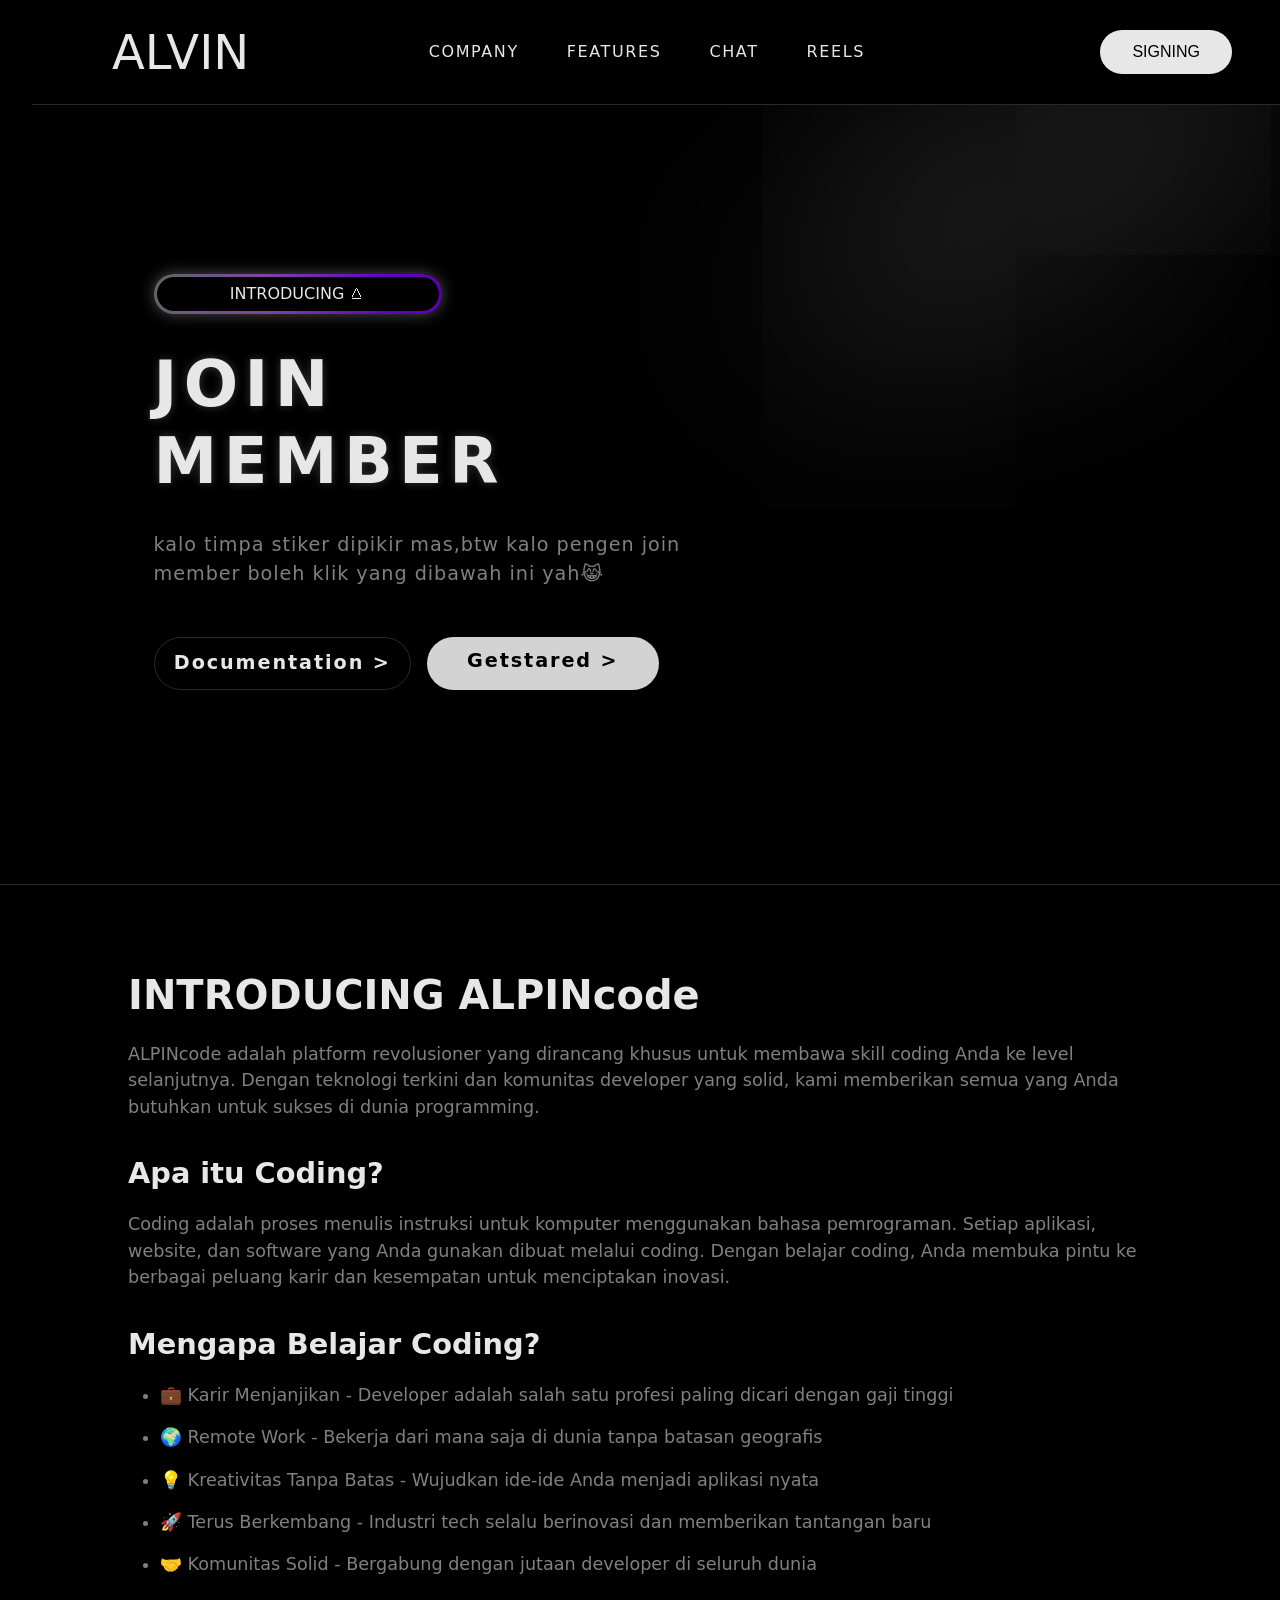
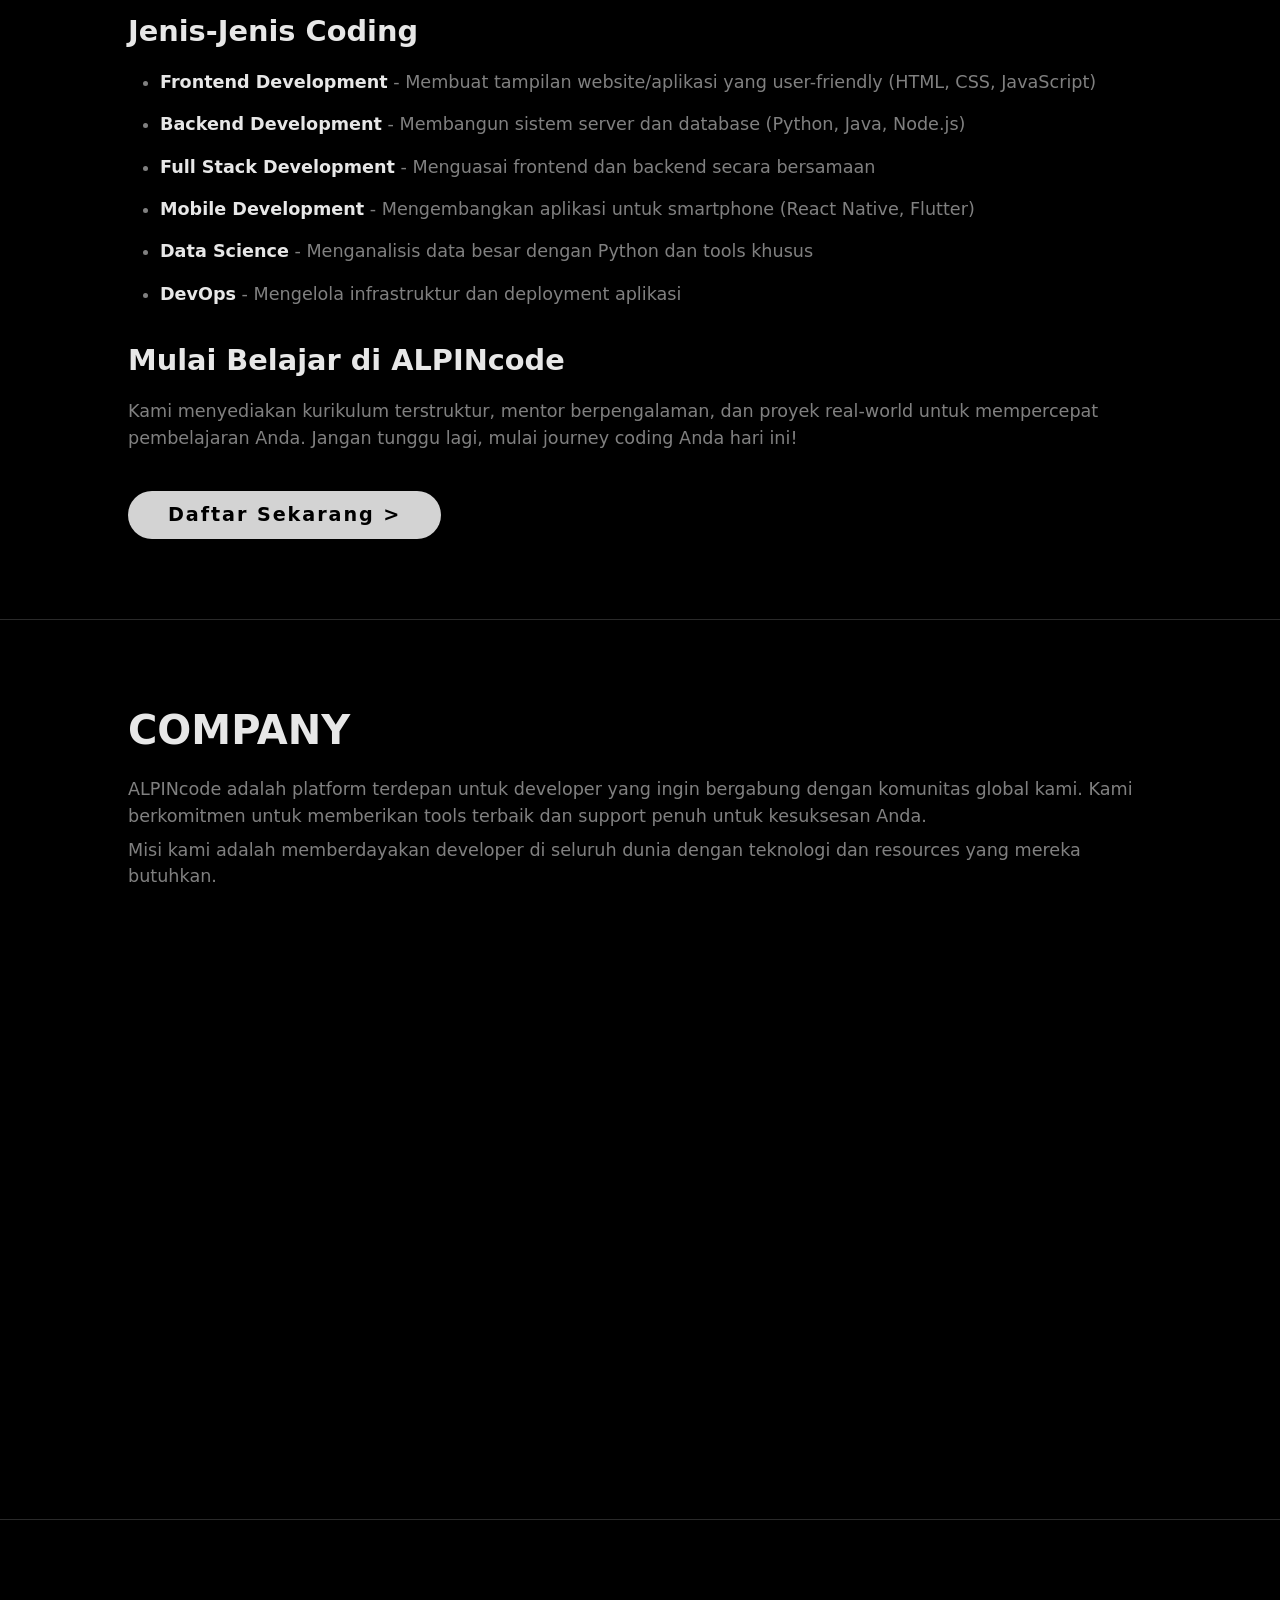
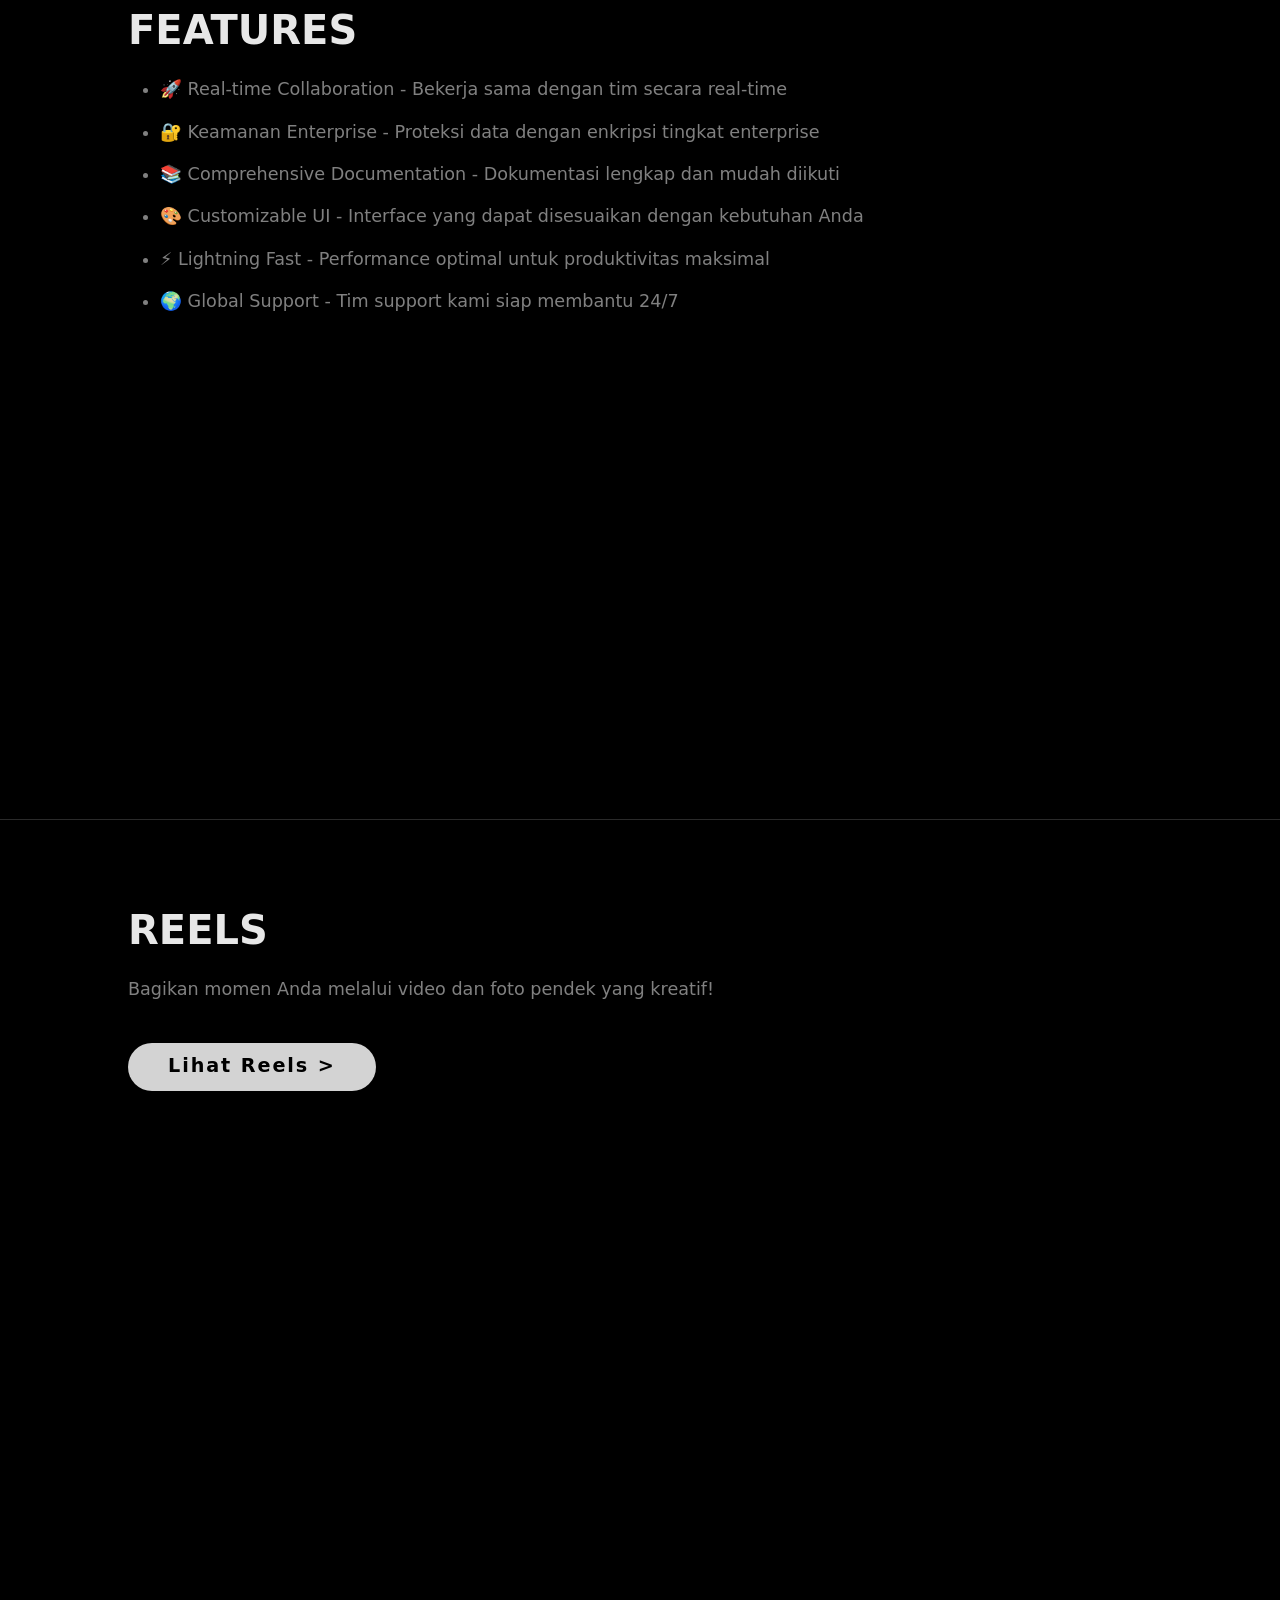
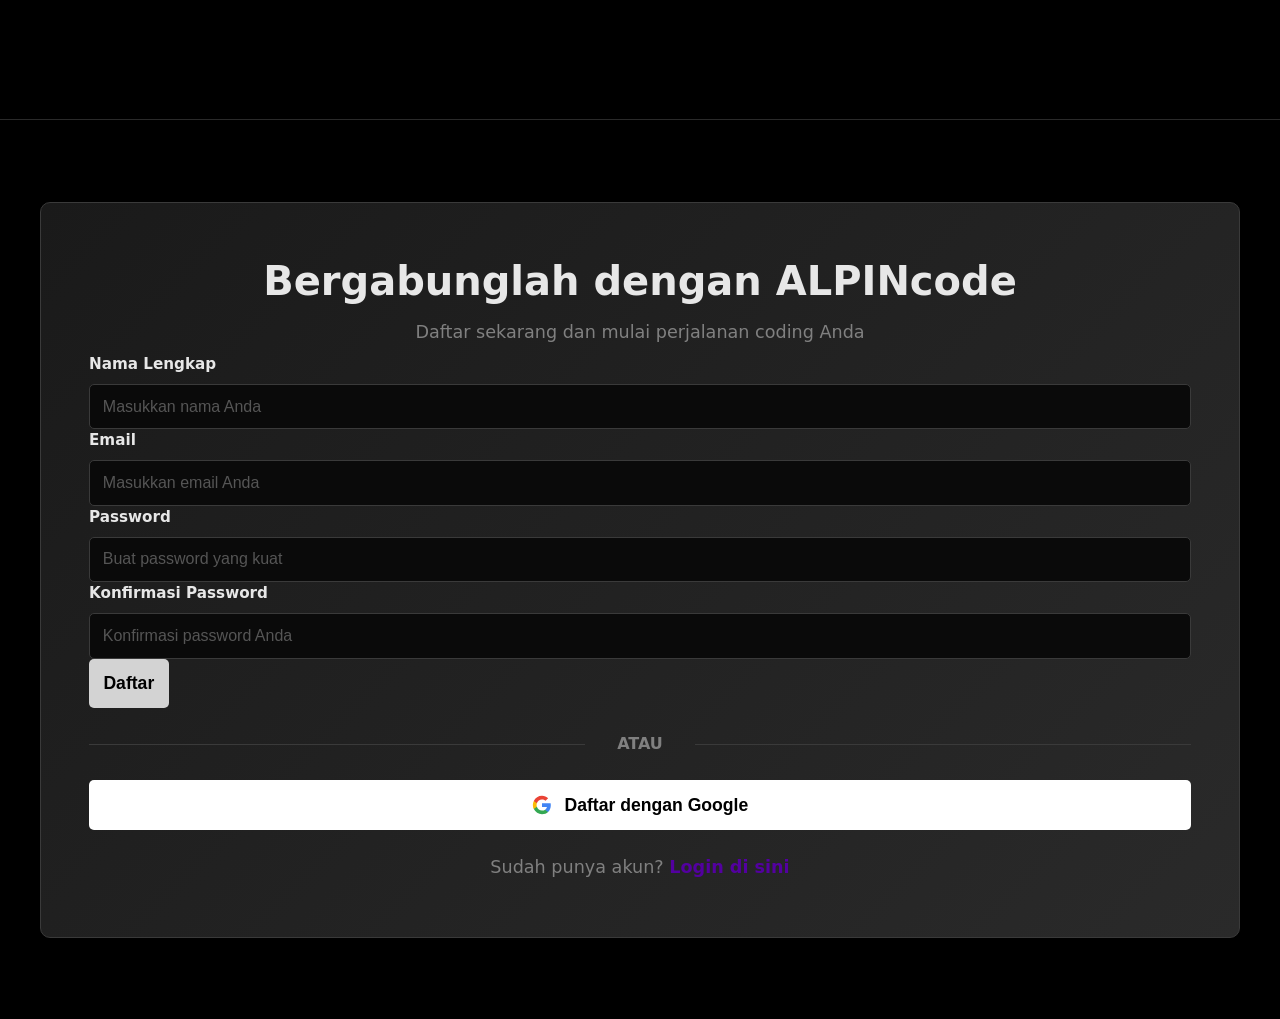
==== index.html @ 02794c76 "Add files via upload" ====
<!DOCTYPE html>
<html lang="en">
<head>
    <meta charset="UTF-8">
    <meta name="viewport" content="width=device-width, initial-scale=1.0">
    <title>ALVIN</title>
    <link rel="stylesheet" href="style.css">
</head>
<body>
    <img class="image-gradient" src="gradient.png" alt="gradient">
    <div class="layer-blur"></div>

    <div class="container">
        <header>
            <h1 class="logo">ALVIN</h1>

           <nav>
    <a href="#company">COMPANY</a>
    <a href="#feature">FEATURES</a>
    <a href="chat.html">CHAT</a>
    <a href="#reels">REELS</a>
</nav>
            <button class="btn-signing" id="headerAuthBtn" onclick="toggleAuthModal()">SIGNING</button>
        </header>

        <main id="home">
            <div class="content">
                <div class="tag-box">
                    <div class="tag" onclick="document.getElementById('introducing').scrollIntoView({behavior: 'smooth'})">INTRODUCING &wedbar;</div>
                </div>

                <h1>JOIN<br>MEMBER</h1>  
                
                <p class="description">
                    kalo timpa stiker dipikir mas,btw kalo pengen join member boleh klik yang dibawah ini yah😹
                </p>

                <div class="buttons">
                    <a href="#docs" class="btn-get-started">Documentation &gt;</a>
                    <a href="#signup" class="btn-signing-main">Getstared &gt;</a>
                </div>
            </div>
            
            <spline-viewer class="robot-3d" url="https://prod.spline.design/Yq9bzuRTr5fLeIjm/scene.splinecode"></spline-viewer>
        </main>
    </div>

    <!-- AUTH MODAL -->
    <div class="auth-modal" id="authModal">
        <div class="auth-modal-content">
            <button class="close-modal" onclick="toggleAuthModal()">✕</button>

            <!-- LOGIN TAB -->
            <div class="auth-tab active" id="loginTab">
                <h2>Login</h2>
                <form id="loginForm">
                    <div class="form-group">
                        <label for="loginEmail">Email</label>
                        <input type="email" id="loginEmail" placeholder="Masukkan email Anda" required>
                    </div>
                    <div class="form-group">
                        <label for="loginPassword">Password</label>
                        <input type="password" id="loginPassword" placeholder="Masukkan password Anda" required>
                    </div>
                    <button type="submit" class="btn-submit">Login</button>
                </form>
                <div class="tab-switcher">
                    Belum punya akun? <a onclick="switchTab('register')">Daftar di sini</a>
                </div>
            </div>

            <!-- REGISTER TAB -->
            <div class="auth-tab" id="registerTab">
                <h2>Daftar Akun</h2>
                <form id="registerForm">
                    <div class="form-group">
                        <label for="registerName">Nama Lengkap</label>
                        <input type="text" id="registerName" placeholder="Masukkan nama Anda" required>
                    </div>
                    <div class="form-group">
                        <label for="registerEmail">Email</label>
                        <input type="email" id="registerEmail" placeholder="Masukkan email Anda" required>
                    </div>
                    <div class="form-group">
                        <label for="registerPassword">Password</label>
                        <input type="password" id="registerPassword" placeholder="Buat password yang kuat" required>
                    </div>
                    <div class="form-group">
                        <label for="registerConfirmPassword">Konfirmasi Password</label>
                        <input type="password" id="registerConfirmPassword" placeholder="Konfirmasi password" required>
                    </div>
                    <button type="submit" class="btn-submit">Daftar</button>
                </form>
                <div class="tab-switcher">
                    Sudah punya akun? <a onclick="switchTab('login')">Login di sini</a>
                </div>
            </div>

            <!-- PROFILE TAB -->
            <div class="auth-tab" id="profileTab">
                <h2>Profil Saya</h2>
                <div class="profile-info">
                    <p><strong>Nama:</strong> <span id="profileName"></span></p>
                    <p><strong>Email:</strong> <span id="profileEmail"></span></p>
                    <p><strong>Terdaftar:</strong> <span id="profileDate"></span></p>
                </div>
                <button type="button" class="btn-submit btn-edit-profile" onclick="toggleEditProfile()">Edit Profil</button>
                <button type="button" class="btn-submit btn-logout" onclick="logout()" style="margin-top: 0.5rem;">Logout</button>
            </div>

            <!-- EDIT PROFILE TAB -->
            <div class="auth-tab" id="editProfileTab">
                <h2>Edit Profil</h2>
                <form id="editProfileForm">
                    <div class="form-group">
                        <label for="editName">Nama Lengkap</label>
                        <input type="text" id="editName" placeholder="Masukkan nama Anda" required minlength="3" maxlength="100">
                    </div>
                    <div class="form-group">
                        <label for="editEmail">Email (Tidak dapat diubah)</label>
                        <input type="email" id="editEmail" placeholder="Email Anda" disabled>
                    </div>
                    <button type="submit" id="editSubmitBtn" class="btn-submit">Simpan Perubahan</button>
                    <button type="button" class="btn-submit" onclick="toggleEditProfile()" style="background: #999; margin-top: 0.5rem;">Batal</button>
                </form>
            </div>
        </div>
    </div>

    <!-- INTRODUCING SECTION -->
    <section id="introducing" class="section">
        <h2>INTRODUCING ALPINcode</h2>
        <p>ALPINcode adalah platform revolusioner yang dirancang khusus untuk membawa skill coding Anda ke level selanjutnya. Dengan teknologi terkini dan komunitas developer yang solid, kami memberikan semua yang Anda butuhkan untuk sukses di dunia programming.</p>
        
        <h3>Apa itu Coding?</h3>
        <p>Coding adalah proses menulis instruksi untuk komputer menggunakan bahasa pemrograman. Setiap aplikasi, website, dan software yang Anda gunakan dibuat melalui coding. Dengan belajar coding, Anda membuka pintu ke berbagai peluang karir dan kesempatan untuk menciptakan inovasi.</p>
        
        <h3>Mengapa Belajar Coding?</h3>
        <ul>
            <li>💼 Karir Menjanjikan - Developer adalah salah satu profesi paling dicari dengan gaji tinggi</li>
            <li>🌍 Remote Work - Bekerja dari mana saja di dunia tanpa batasan geografis</li>
            <li>💡 Kreativitas Tanpa Batas - Wujudkan ide-ide Anda menjadi aplikasi nyata</li>
            <li>🚀 Terus Berkembang - Industri tech selalu berinovasi dan memberikan tantangan baru</li>
            <li>🤝 Komunitas Solid - Bergabung dengan jutaan developer di seluruh dunia</li>
        </ul>

        <h3>Jenis-Jenis Coding</h3>
        <ul>
            <li><strong>Frontend Development</strong> - Membuat tampilan website/aplikasi yang user-friendly (HTML, CSS, JavaScript)</li>
            <li><strong>Backend Development</strong> - Membangun sistem server dan database (Python, Java, Node.js)</li>
            <li><strong>Full Stack Development</strong> - Menguasai frontend dan backend secara bersamaan</li>
            <li><strong>Mobile Development</strong> - Mengembangkan aplikasi untuk smartphone (React Native, Flutter)</li>
            <li><strong>Data Science</strong> - Menganalisis data besar dengan Python dan tools khusus</li>
            <li><strong>DevOps</strong> - Mengelola infrastruktur dan deployment aplikasi</li>
        </ul>

        <h3>Mulai Belajar di ALPINcode</h3>
        <p>Kami menyediakan kurikulum terstruktur, mentor berpengalaman, dan proyek real-world untuk mempercepat pembelajaran Anda. Jangan tunggu lagi, mulai journey coding Anda hari ini!</p>
        <a href="#signup" class="btn-learn-more">Daftar Sekarang &gt;</a>
    </section>

    <!-- COMPANY SECTION -->
    <section id="company" class="section">
        <h2>COMPANY</h2>
        <p>ALPINcode adalah platform terdepan untuk developer yang ingin bergabung dengan komunitas global kami. Kami berkomitmen untuk memberikan tools terbaik dan support penuh untuk kesuksesan Anda.</p>
        <p>Misi kami adalah memberdayakan developer di seluruh dunia dengan teknologi dan resources yang mereka butuhkan.</p>
    </section>

    <!-- FEATURES SECTION -->
    <section id="feature" class="section">
        <h2>FEATURES</h2>
        <ul>
            <li>🚀 Real-time Collaboration - Bekerja sama dengan tim secara real-time</li>
            <li>🔐 Keamanan Enterprise - Proteksi data dengan enkripsi tingkat enterprise</li>
            <li>📚 Comprehensive Documentation - Dokumentasi lengkap dan mudah diikuti</li>
            <li>🎨 Customizable UI - Interface yang dapat disesuaikan dengan kebutuhan Anda</li>
            <li>⚡ Lightning Fast - Performance optimal untuk produktivitas maksimal</li>
            <li>🌍 Global Support - Tim support kami siap membantu 24/7</li>
        </ul>
    </section>

    <!-- REELS SECTION (Ganti dari DOCS) -->
<section id="reels" class="section">
    <h2>REELS</h2>
    <p>Bagikan momen Anda melalui video dan foto pendek yang kreatif!</p>
    <a href="reels.html" class="btn-learn-more">Lihat Reels &gt;</a>
</section>

    <!-- SIGNUP SECTION -->
    <section id="signup" class="section signup-section">
        <div class="signup-wrapper">
            <div class="signup-container">
                <h2>Bergabunglah dengan ALPINcode</h2>
                <p class="signup-subtitle">Daftar sekarang dan mulai perjalanan coding Anda</p>

                <div class="signup-form">
                    <form>
                        <div class="form-group">
                            <label for="name">Nama Lengkap</label>
                            <input type="text" id="name" name="name" placeholder="Masukkan nama Anda" required>
                        </div>

                        <div class="form-group">
                            <label for="email">Email</label>
                            <input type="email" id="email" name="email" placeholder="Masukkan email Anda" required>
                        </div>

                        <div class="form-group">
                            <label for="password">Password</label>
                            <input type="password" id="password" name="password" placeholder="Buat password yang kuat" required>
                        </div>

                        <div class="form-group">
                            <label for="confirm-password">Konfirmasi Password</label>
                            <input type="password" id="confirm-password" name="confirm-password" placeholder="Konfirmasi password Anda" required>
                        </div>

                        <button type="submit" class="btn-signup">Daftar</button>
                    </form>

                    <div class="divider">ATAU</div>

                    <button class="btn-google" onclick="signUpWithGoogle()">
                        <svg width="20" height="20" viewBox="0 0 24 24" fill="none" xmlns="http://www.w3.org/2000/svg">
                            <path d="M22.56 12.25c0-.78-.07-1.53-.2-2.25H12v4.26h5.92c-.26 1.37-1.04 2.53-2.21 3.31v2.77h3.57c2.08-1.92 3.28-4.74 3.28-8.09z" fill="#4285F4"/>
                            <path d="M12 23c2.97 0 5.46-.98 7.28-2.66l-3.57-2.77c-.98.66-2.23 1.06-3.71 1.06-2.86 0-5.29-1.93-6.16-4.53H2.18v2.84C3.99 20.53 7.7 23 12 23z" fill="#34A853"/>
                            <path d="M5.84 14.09c-.22-.66-.35-1.36-.35-2.09s.13-1.43.35-2.09V7.07H2.18C1.43 8.55 1 10.22 1 12s.43 3.45 1.18 4.93l2.85-2.22.81-.62z" fill="#FBBC05"/>
                            <path d="M12 5.38c1.62 0 3.06.56 4.21 1.64l3.15-3.15C17.45 2.09 14.97 1 12 1 7.7 1 3.99 3.47 2.18 7.07l3.66 2.84c.87-2.6 3.3-4.53 6.16-4.53z" fill="#EA4335"/>
                        </svg>
                        Daftar dengan Google
                    </button>

                    <p class="login-link">Sudah punya akun? <a href="#login">Login di sini</a></p>
                </div>
            </div>
        </div>
    </section>

    <!-- FIREBASE AUTH -->
    <script type="module">

import { initializeApp } from "https://www.gstatic.com/firebasejs/10.12.2/firebase-app.js";

import {
    getAuth,
    createUserWithEmailAndPassword,
    signInWithEmailAndPassword,
    signOut,
    onAuthStateChanged,
    GoogleAuthProvider,
    signInWithPopup
} from "https://www.gstatic.com/firebasejs/10.12.2/firebase-auth.js";

import {
    getDatabase,
    ref,
    set,
    get,
    update
} from "https://www.gstatic.com/firebasejs/10.12.2/firebase-database.js";

// CONFIG FIREBASE
const firebaseConfig = {
    apiKey: "AIzaSyDzDRaHEASBWO0dDKOIlvlku3lN01b89iw",
    authDomain: "alvin-f573e.firebaseapp.com",
    projectId: "alvin-f573e",
    storageBucket: "alvin-f573e.firebasestorage.app",
    messagingSenderId: "718704784181",
    appId: "1:718704784181:web:db5fe912a3cb3b0675d27c",
    measurementId: "G-NHLWBMV307",
    databaseURL: "https://alvin-f573e-default-rtdb.asia-southeast1.firebasedatabase.app"
};

// INIT
const app = initializeApp(firebaseConfig);
const auth = getAuth(app);
const database = getDatabase(app);
const provider = new GoogleAuthProvider();

let currentUserId = null;

// ================= REGISTER =================
document.getElementById("registerForm").addEventListener("submit", async (e) => {
    e.preventDefault();

    const name = document.getElementById("registerName").value;
    const email = document.getElementById("registerEmail").value;
    const password = document.getElementById("registerPassword").value;
    const confirmPassword = document.getElementById("registerConfirmPassword").value;

    if (password !== confirmPassword) {
        alert("Password tidak sama!");
        return;
    }

    try {
        const userCredential = await createUserWithEmailAndPassword(auth, email, password);
        const user = userCredential.user;
        currentUserId = user.uid;

        // Simpan data user ke database
        await set(ref(database, 'users/' + user.uid), {
            fullname: name,
            email: email,
            createdAt: new Date().toISOString()
        });

        alert("Akun berhasil dibuat!");

        document.getElementById("profileName").textContent = name;
        document.getElementById("profileEmail").textContent = email;
        document.getElementById("profileDate").textContent = new Date().toLocaleDateString('id-ID');

        switchTab("profile");

    } catch (error) {
        alert(error.message);
    }
});

// ================= LOGIN =================
document.getElementById("loginForm").addEventListener("submit", async (e) => {
    e.preventDefault();

    const email = document.getElementById("loginEmail").value;
    const password = document.getElementById("loginPassword").value;

    try {
        const userCredential = await signInWithEmailAndPassword(auth, email, password);
        const user = userCredential.user;
        currentUserId = user.uid;

        // Load data dari database
        const userRef = ref(database, 'users/' + user.uid);
        const snapshot = await get(userRef);
        if (snapshot.exists()) {
            const userData = snapshot.val();
            document.getElementById("profileName").textContent = userData.fullname;
            document.getElementById("profileEmail").textContent = userData.email;
            document.getElementById("profileDate").textContent = new Date(userData.createdAt).toLocaleDateString('id-ID');
        }
        
        alert("Login berhasil!");
        switchTab("profile");
    } catch (error) {
        alert(error.message);
    }
});

// ================= LOGIN GOOGLE =================
window.signUpWithGoogle = async function () {
    try {
        const result = await signInWithPopup(auth, provider);
        const user = result.user;
        currentUserId = user.uid;

        // Simpan data user ke database jika belum ada
        const userRef = ref(database, 'users/' + user.uid);
        const snapshot = await get(userRef);
        if (!snapshot.exists()) {
            await set(userRef, {
                fullname: user.displayName || user.email.split('@')[0],
                email: user.email,
                createdAt: new Date().toISOString()
            });
            document.getElementById("profileName").textContent = user.displayName || user.email.split('@')[0];
        } else {
            const userData = snapshot.val();
            document.getElementById("profileName").textContent = userData.fullname;
        }
        
        document.getElementById("profileEmail").textContent = user.email;
        document.getElementById("profileDate").textContent = new Date().toLocaleDateString('id-ID');
        alert("Login Google berhasil!");
        switchTab("profile");
    } catch (error) {
        alert(error.message);
    }
};

// ================= LOGOUT =================
window.logout = async function () {
    if (confirm('Apakah Anda yakin ingin logout?')) {
        await signOut(auth);
        alert("Logout berhasil!");
        currentUserId = null;
        switchTab("login");
    }
};

// ================= TOGGLE EDIT PROFILE =================
window.toggleEditProfile = function() {
    const profileTab = document.getElementById("profileTab");
    const editProfileTab = document.getElementById("editProfileTab");
    
    if (editProfileTab.classList.contains("active")) {
        // Kembali ke profile
        profileTab.classList.add("active");
        editProfileTab.classList.remove("active");
    } else {
        // Buka edit profile
        document.getElementById("editName").value = document.getElementById("profileName").textContent;
        document.getElementById("editEmail").value = document.getElementById("profileEmail").textContent;
        profileTab.classList.remove("active");
        editProfileTab.classList.add("active");
    }
};

// ================= EDIT PROFILE FORM =================
const editProfileForm = document.getElementById("editProfileForm");
if (editProfileForm) {
    editProfileForm.addEventListener("submit", async (e) => {
        e.preventDefault();
        
        if (!currentUserId) {
            alert("❌ User tidak ditemukan!");
            return;
        }

        const newName = document.getElementById("editName").value.trim();

        if (!newName || newName.length < 3) {
            alert("⚠️ Nama minimal 3 karakter!");
            return;
        }

        const submitBtn = document.getElementById("editSubmitBtn");
        const originalText = submitBtn.textContent;
        
        submitBtn.disabled = true;
        submitBtn.textContent = '⏳ Menyimpan...';

        try {
            console.log('🔄 Updating profile for user:', currentUserId);
            const userRef = ref(database, 'users/' + currentUserId);
            
            // Gunakan update() untuk perubahan sebagian
            await update(userRef, {
                fullname: newName
            });

            console.log('✅ Profile updated successfully');
            document.getElementById("profileName").textContent = newName;
            alert("✅ Profil berhasil diperbarui!");
            
            // Tunggu 1 detik, kemudian kembali ke profile tab
            setTimeout(() => {
                toggleEditProfile();
            }, 1000);
            
        } catch (error) {
            console.error("❌ Error updating profile:", error);
            alert("❌ Gagal memperbarui profil: " + error.message);
        } finally {
            submitBtn.disabled = false;
            submitBtn.textContent = originalText;
        }
    });
}

// ================= AUTH STATUS =================
onAuthStateChanged(auth, (user) => {
    const authBtn = document.getElementById("headerAuthBtn");
    if (user) {
        currentUserId = user.uid;
        authBtn.textContent = "PROFILE";
        authBtn.onclick = function() {
            document.getElementById("authModal").classList.add("active");
            document.querySelectorAll(".auth-tab").forEach(tab => {
                tab.classList.remove("active");
            });
            document.getElementById("profileTab").classList.add("active");
        };
    } else {
        currentUserId = null;
        authBtn.textContent = "SIGNING";
        authBtn.onclick = toggleAuthModal;
    }
});

// ================= MODAL =================
window.toggleAuthModal = function () {
    document.getElementById("authModal").classList.toggle("active");
};

// ================= SWITCH TAB =================
window.switchTab = function (tab) {
    document.querySelectorAll(".auth-tab").forEach((el) => {
        el.classList.remove("active");
    });

    if (tab === "login") {
        document.getElementById("loginTab").classList.add("active");
    }
    if (tab === "register") {
        document.getElementById("registerTab").classList.add("active");
    }
    if (tab === "profile") {
        document.getElementById("profileTab").classList.add("active");
    }
};

</script>

    <!-- SPLINE VIEWER -->
    <script type="module" src="https://unpkg.com/@splinetool/viewer@1.12.84/build/spline-viewer.js"></script>

</body>
</html>
---- style.css ----
* {
    margin: 0;
    padding: 0;
    box-sizing: border-box;
}

body {
    font-family: system-ui, -apple-system, BlinkMacSystemFont, 'Segoe UI', Roboto, Oxygen, Ubuntu, Cantarell, 'Open Sans', 'Helvetica Neue', sans-serif;
    background-color: black;
    color: #e7e7e7;
    min-height: 100vh;
    line-height: 1.5;
}

html {
    scroll-behavior: smooth;
    scroll-padding-top: 80px;
}

/* GRADIENT AND LAYER BLUR EFFECT */
.image-gradient {
    position:absolute;
    top:0;
    right: 0;
    opacity: 0.5;
    z-index: -1;
}

.layer-blur {
    height: 0;
    width: 30rem;
    position: absolute;
    top: 20%;
    right: 0;
    box-shadow: 0 0 700px 15px white;
    rotate: -30deg;
    z-index: -1;
}

/* CONTAINER */
.container{
    width: 100%;
    margin: 0 auto;
    padding: 0 2rem;
    position: relative;
    overflow: hidden;
}

/* HEADER */
header {
    position: fixed;
    top: 0;
    width: 100%;
    display: flex;
    justify-content: space-between;
    align-items: center;
    padding: 1rem 5rem;
    z-index: 999;
    background-color: black;
    border-bottom: 1px solid #2a2a2a;
}

header h1 {
    margin: 0;
    font-size: 3rem;
    font-weight: 300;
}

nav {
    display: flex;
    align-items: center;
    gap: 3rem;
    margin-left: -5%;
}

nav a {
    font-size: 1rem;
    letter-spacing: 0.1rem;
    transition: color 0.2s ease;
    text-decoration: none;
    color: inherit;    
}

nav a:hover {
    color: #e7e7e7;
}

.btn-signing {
    background-color: #e7e7e7;
    color: black;
    padding: 0.8rem 2rem;
    border-radius: 50px;
    border: none;
    font-size: 1rem;
    font-weight: 500;
    transition: background-color 0.2s ease;
    cursor: pointer;
}

.btn-signing:hover {
    background-color: white;
}

/* MAIN CONTENT */
main{
    display: flex;
    flex-direction: column;
    justify-content: center;
    min-height: calc(100vh - 6rem);
    margin-top: 80px;
}

.content {
    max-width: 40rem;
    margin-left: 10%;
    z-index: 999;
}

.tag-box{
    position: relative;
    width: 18rem;
    height: 2.5rem;
    border-radius: 50px;
    background: linear-gradient(to right, #656565, #7f42a7, #6600c5, #5300a0, #757575, #656565);
    background-size: 200%;
    animation: animationGradient 2.5s linear infinite;
    box-shadow: 0 0 15px rgba(255, 255, 255, 0.3);
}

@keyframes animationGradient {
    to {
        background-position: 200%;
    }
}

.tag-box .tag{
    position: absolute;
    inset: 3px 3px 3px 3px;
    background-color: black;
    border-radius: 50px;
    display: flex;
    align-items: center;
    justify-content: center;
    transition: 0.5s ease;
    cursor: pointer;
}

.tag-box .tag:hover{
    color: #5300a0;
}

.content h1 {
    font-size: 4rem;
    font-weight: 600;
    letter-spacing: 0.1em;
    margin: 2rem 0;
    line-height: 1.2;
    text-shadow: 0 0 10px rgba(128, 128, 128, 0.418);
}

.description {
    font-size: 1.2rem;
    letter-spacing: 0.05em;
    max-width: 35rem;
    color: gray;
}

.buttons {
    display: flex;
    gap: 1rem;
    margin-top: 3rem;
}

.btn-get-started{
    text-decoration: none;
    border: 1px solid #2a2a2a;
    padding: 0.7rem 1.2rem;
    border-radius: 50px;
    font-size: 1.2rem;
    font-weight: 600;
    letter-spacing: 0.1em;
    transition: background-color 0.2s ease;
    color: inherit;
}

.btn-get-started:hover{
    background-color: #1a1a1a;
}

.btn-signing-main {
    text-decoration: none;
    background-color: lightgray;
    color: black;
    padding: 0.6rem 2.5rem;
    border-radius: 50px;
    font-size: 1.2rem;
    font-weight: 600;
    letter-spacing: 0.1em;
    transition: background-color 0.2s ease;
}

.btn-signing-main:hover {
    background-color: gray;
}

.robot-3d{
    position: absolute;
    top: 0;
    right: -20%;
}

.section {
    padding: 5rem 10%;
    border-top: 1px solid #2a2a2a;
    min-height: 100vh;
}

.section h2 {
    font-size: 2.5rem;
    margin-bottom: 1rem;
}

.section p, .section li {
    color: gray;
    font-size: 1.1rem;
    margin-bottom: 0.5rem;
}

.section ul {
    margin-left: 2rem;
    margin-top: 1rem;
}

.section li {
    margin-bottom: 1rem;
}

/* INTRODUCING SECTION */
#introducing h3 {
    font-size: 1.8rem;
    margin-top: 2rem;
    margin-bottom: 1rem;
    color: #e7e7e7;
}

#introducing ul li strong {
    color: #e7e7e7;
}

.btn-learn-more {
    display: inline-block;
    text-decoration: none;
    background-color: lightgray;
    color: black;
    padding: 0.6rem 2.5rem;
    border-radius: 50px;
    font-size: 1.2rem;
    font-weight: 600;
    letter-spacing: 0.1em;
    transition: background-color 0.2s ease;
    margin-top: 2rem;
}

.btn-learn-more:hover {
    background-color: gray;
}

/* RESOURCES SECTION */
.resources-section {
    display: flex;
    align-items: center;
    justify-content: center;
    padding: 5rem 2rem;
    min-height: auto;
}

.resources-container {
    display: flex;
    align-items: center;
    justify-content: center;
    gap: 3rem;
    width: 100%;
    max-width: 1400px;
    flex-wrap: wrap;
}

.music-cards-container {
    display: flex;
    flex-direction: column;
    gap: 2rem;
    flex: 1;
    min-width: 250px;
}

.music-card {
    background: linear-gradient(135deg, #1a1a1a 0%, #2a2a2a 100%);
    border: 1px solid #3a3a3a;
    border-radius: 8px;
    padding: 1rem;
    display: flex;
    gap: 1rem;
    transition: transform 0.3s ease, box-shadow 0.3s ease;
    cursor: pointer;
}

.music-card:hover {
    transform: translateY(-5px);
    box-shadow: 0 8px 32px rgba(83, 0, 160, 0.2);
    border-color: #5300a0;
}

.music-card-image {
    width: 100px;
    height: 100px;
    border-radius: 6px;
    flex-shrink: 0;
}

.music-card-info {
    flex: 1;
}

.music-card-info h4 {
    font-size: 1.1rem;
    margin-bottom: 0.2rem;
    color: #e7e7e7;
}

.music-card-info p {
    font-size: 0.9rem;
    color: #888;
    margin-bottom: 0.8rem;
}

.progress-bar {
    width: 100%;
    height: 3px;
    background-color: #3a3a3a;
    border-radius: 2px;
    overflow: hidden;
    margin-bottom: 0.5rem;
}

.progress {
    height: 100%;
    background-color: #5300a0;
    border-radius: 2px;
    transition: width 0.1s linear;
}

.time-info {
    font-size: 0.8rem;
    color: #888;
    margin-bottom: 0.8rem;
    display: flex;
    justify-content: space-between;
}

.time-info span {
    color: #666;
}

.controls {
    display: flex;
    gap: 0.5rem;
}

.controls button {
    background: none;
    border: none;
    color: #e7e7e7;
    cursor: pointer;
    font-size: 1rem;
    padding: 0.4rem 0.6rem;
    transition: color 0.2s ease;
}

.controls button:hover {
    color: #5300a0;
}

.resources-robot {
    position: relative;
    width: 400px;
    height: 500px;
    flex-shrink: 0;
    overflow: visible;
}

/* LYRICS CONTAINER */
.lyrics-container {
    position: absolute;
    top: -150px;
    left: 0;
    right: 0;
    height: 200px;
    display: flex;
    align-items: center;
    justify-content: center;
    background: linear-gradient(180deg, rgba(83, 0, 160, 0.3) 0%, rgba(99, 0, 200, 0.15) 50%, transparent 100%);
    border-radius: 12px;
    padding: 2rem;
    overflow: hidden;
    z-index: 10;
    backdrop-filter: blur(10px);
    border: 1px solid rgba(83, 0, 160, 0.3);
    box-shadow: 0 8px 32px rgba(83, 0, 160, 0.2), inset 0 1px 0 rgba(255, 255, 255, 0.1);
}

.lyrics-display {
    text-align: center;
    width: 100%;
    position: relative;
}

.lyrics-text {
    font-size: 1.4rem;
    font-weight: 700;
    background: linear-gradient(135deg, #e7e7e7 0%, #a8c5ff 50%, #7f42a7 100%);
    -webkit-background-clip: text;
    -webkit-text-fill-color: transparent;
    background-clip: text;
    transition: all 0.5s ease;
    line-height: 1.8;
    margin: 0;
    letter-spacing: 0.05em;
    text-shadow: 0 0 20px rgba(83, 0, 160, 0.3);
    filter: drop-shadow(0 0 10px rgba(83, 0, 160, 0.3));
}

.lyrics-text.fade-in {
    animation: fadeInOutGlow 4s ease-in-out;
}

@keyframes fadeInOutGlow {
    0% { 
        opacity: 0;
        transform: translateY(10px) scale(0.95);
        filter: drop-shadow(0 0 5px rgba(83, 0, 160, 0.1));
    }
    10% { 
        opacity: 1;
        transform: translateY(0) scale(1);
        filter: drop-shadow(0 0 20px rgba(83, 0, 160, 0.6));
    }
    90% { 
        opacity: 1;
        transform: translateY(0) scale(1);
        filter: drop-shadow(0 0 20px rgba(83, 0, 160, 0.6));
    }
    100% { 
        opacity: 0;
        transform: translateY(-10px) scale(0.95);
        filter: drop-shadow(0 0 5px rgba(83, 0, 160, 0.1));
    }
}

.resources-robot spline-viewer {
    width: 100%;
    height: 100%;
    overflow: hidden;
}

/* SIGNUP SECTION */
.signup-section {
    display: flex;
    align-items: center;
    justify-content: center;
    min-height: 100vh;
    padding: 5rem 2rem;
}

.signup-wrapper {
    display: flex;
    align-items: center;
    justify-content: space-between;
    gap: 4rem;
    width: 100%;
    max-width: 1200px;
}

.signup-container {
    background: linear-gradient(135deg, #1a1a1a 0%, #2a2a2a 100%);
    border: 1px solid #3a3a3a;
    border-radius: 10px;
    padding: 3rem;
    flex: 1;
    min-width: 400px;
    box-shadow: 0 8px 32px rgba(0, 0, 0, 0.5);
}

.signup-container h2 {
    text-align: center;
    font-size: 2.5rem;
    margin-bottom: 0.5rem;
    color: #e7e7e7;
}

.signup-subtitle {
    text-align: center;
    color: gray;
    margin-bottom: 2rem;
    font-size: 1.1rem;
}

.signup-form {
    display: flex;
    flex-direction: column;
    gap: 1.5rem;
}

.form-group {
    display: flex;
    flex-direction: column;
    gap: 0.5rem;
}

.form-group label {
    font-weight: 600;
    color: #e7e7e7;
    font-size: 0.95rem;
}

.form-group input {
    padding: 0.8rem;
    border: 1px solid #3a3a3a;
    border-radius: 5px;
    background-color: #0a0a0a;
    color: #e7e7e7;
    font-size: 1rem;
    transition: border-color 0.2s ease;
}

.form-group input:focus {
    outline: none;
    border-color: #5300a0;
    box-shadow: 0 0 10px rgba(83, 0, 160, 0.3);
}

.form-group input::placeholder {
    color: #555;
}

.form-group input:disabled {
    background-color: #1a1a1a;
    color: #888;
    cursor: not-allowed;
}

.btn-signup {
    padding: 0.9rem;
    background-color: lightgray;
    color: black;
    border: none;
    border-radius: 5px;
    font-size: 1.1rem;
    font-weight: 600;
    cursor: pointer;
    transition: background-color 0.2s ease;
}

.btn-signup:hover {
    background-color: gray;
}

.divider {
    text-align: center;
    color: gray;
    font-weight: 600;
    position: relative;
}

.divider::before {
    content: '';
    position: absolute;
    top: 50%;
    left: 0;
    width: 45%;
    height: 1px;
    background-color: #3a3a3a;
}

.divider::after {
    content: '';
    position: absolute;
    top: 50%;
    right: 0;
    width: 45%;
    height: 1px;
    background-color: #3a3a3a;
}

.btn-google {
    display: flex;
    align-items: center;
    justify-content: center;
    gap: 0.8rem;
    padding: 0.9rem;
    background-color: white;
    color: black;
    border: none;
    border-radius: 5px;
    font-size: 1.1rem;
    font-weight: 600;
    cursor: pointer;
    transition: background-color 0.2s ease;
}

.btn-google:hover {
    background-color: #f0f0f0;
}

.login-link {
    text-align: center;
    color: gray;
}

.login-link a {
    color: #5300a0;
    text-decoration: none;
    font-weight: 600;
    transition: color 0.2s ease;
}

.login-link a:hover {
    color: #7f42a7;
}

/* SIGNUP ROBOT */
.signup-robot {
    flex: 1;
    height: 500px;
    min-width: 300px;
    overflow: hidden;
}

.signup-robot spline-viewer {
    width: 100%;
    height: 100%;
    overflow: hidden;
}

/* HIDE SPLINE WATERMARK */
spline-viewer {
    --spline-watermark: none !important;
}

spline-viewer::before,
spline-viewer::after {
    display: none !important;
}

/* ===== AUTH MODAL STYLES ===== */

.auth-modal {
    display: none;
    position: fixed;
    top: 0;
    left: 0;
    width: 100%;
    height: 100%;
    background: rgba(0, 0, 0, 0.8);
    z-index: 1000;
    justify-content: center;
    align-items: center;
}

.auth-modal.active {
    display: flex;
}

.auth-modal-content {
    background: linear-gradient(135deg, #1a1a1a 0%, #2a2a2a 100%);
    padding: 40px;
    border-radius: 15px;
    width: 100%;
    max-width: 450px;
    box-shadow: 0 10px 50px rgba(0, 0, 0, 0.5);
    position: relative;
    animation: slideIn 0.3s ease;
    border: 1px solid #3a3a3a;
}

@keyframes slideIn {
    from {
        transform: translateY(-50px);
        opacity: 0;
    }
    to {
        transform: translateY(0);
        opacity: 1;
    }
}

.close-modal {
    position: absolute;
    top: 15px;
    right: 15px;
    background: none;
    border: none;
    font-size: 28px;
    cursor: pointer;
    color: #999;
    transition: color 0.2s ease;
}

.close-modal:hover {
    color: #e7e7e7;
}

.auth-tab {
    display: none;
}

.auth-tab.active {
    display: block;
}

.auth-tab h2 {
    color: #e7e7e7;
    margin-bottom: 25px;
    text-align: center;
    font-size: 24px;
}

.auth-modal .form-group {
    margin-bottom: 20px;
}

.auth-modal .form-group label {
    display: block;
    margin-bottom: 8px;
    color: #aaa;
    font-weight: 500;
    font-size: 14px;
}

.auth-modal .form-group input {
    width: 100%;
    padding: 12px;
    border: 1px solid #444;
    border-radius: 8px;
    font-size: 16px;
    transition: border-color 0.3s, background-color 0.3s;
    background-color: #0a0a0a;
    color: #e7e7e7;
}

.auth-modal .form-group input::placeholder {
    color: #666;
}

.auth-modal .form-group input:focus {
    outline: none;
    border-color: #5300a0;
    background-color: #111;
    box-shadow: 0 0 10px rgba(83, 0, 160, 0.3);
}

.auth-modal .form-group input:disabled {
    background-color: #1a1a1a;
    color: #888;
    cursor: not-allowed;
}

.btn-submit {
    width: 100%;
    padding: 12px;
    background: linear-gradient(135deg, #5300a0 0%, #7f42a7 100%);
    color: white;
    border: none;
    border-radius: 8px;
    font-size: 16px;
    font-weight: 600;
    cursor: pointer;
    transition: transform 0.2s, opacity 0.2s;
    margin-top: 10px;
}

.btn-submit:hover {
    transform: translateY(-2px);
    opacity: 0.9;
}

.btn-submit:active {
    transform: translateY(0);
}

.btn-edit-profile {
    background: linear-gradient(135deg, #5300a0 0%, #7f42a7 100%) !important;
}

.tab-switcher {
    text-align: center;
    margin-top: 20px;
    color: #999;
    font-size: 14px;
}

.tab-switcher a {
    color: #5300a0;
    cursor: pointer;
    font-weight: 600;
    text-decoration: none;
    transition: color 0.2s ease;
}

.tab-switcher a:hover {
    color: #7f42a7;
    text-decoration: underline;
}

/* ===== PROFILE INFO (PERBAIKAN) ===== */
.profile-info {
    background: #0a0a0a;
    padding: 20px;
    border-radius: 8px;
    margin-bottom: 20px;
    border: 1px solid #3a3a3a;
}

.profile-info p {
    margin: 12px 0;
    color: #e7e7e7;
    font-size: 14px;
}

.profile-info strong {
    color: #a8c5ff;
    font-weight: 600;
}

.profile-info span {
    color: #e7e7e7;
}

.btn-logout {
    background: linear-gradient(135deg, #ff6b6b 0%, #ee5a52 100%) !important;
    color: white !important;
}

.btn-logout:hover {
    transform: translateY(-2px);
}

/* RESPONSIVE */
@media (max-width: 1024px) {
    .resources-container {
        flex-direction: column;
        gap: 2rem;
    }

    .music-cards-container {
        width: 100%;
    }

    .resources-robot {
        width: 100%;
        height: 400px;
    }
}

@media (max-width: 768px) {
    .signup-wrapper {
        flex-direction: column;
        gap: 2rem;
    }

    .signup-container {
        min-width: 100%;
    }

    .signup-robot {
        width: 100%;
        height: 400px;
    }

    .music-card {
        flex-direction: column;
    }

    .music-card-image {
        width: 100%;
        height: 150px;
    }

    header {
        padding: 1rem 2rem;
    }

    nav {
        gap: 1rem;
        margin-left: 0;
    }

    .content {
        margin-left: 0;
    }

    .auth-modal-content {
        width: 90%;
        padding: 30px 20px;
        max-width: 100%;
    }
    
    .auth-tab h2 {
        font-size: 20px;
    }
    
    .auth-modal .form-group input {
        font-size: 16px;
        padding: 10px;
    }
}
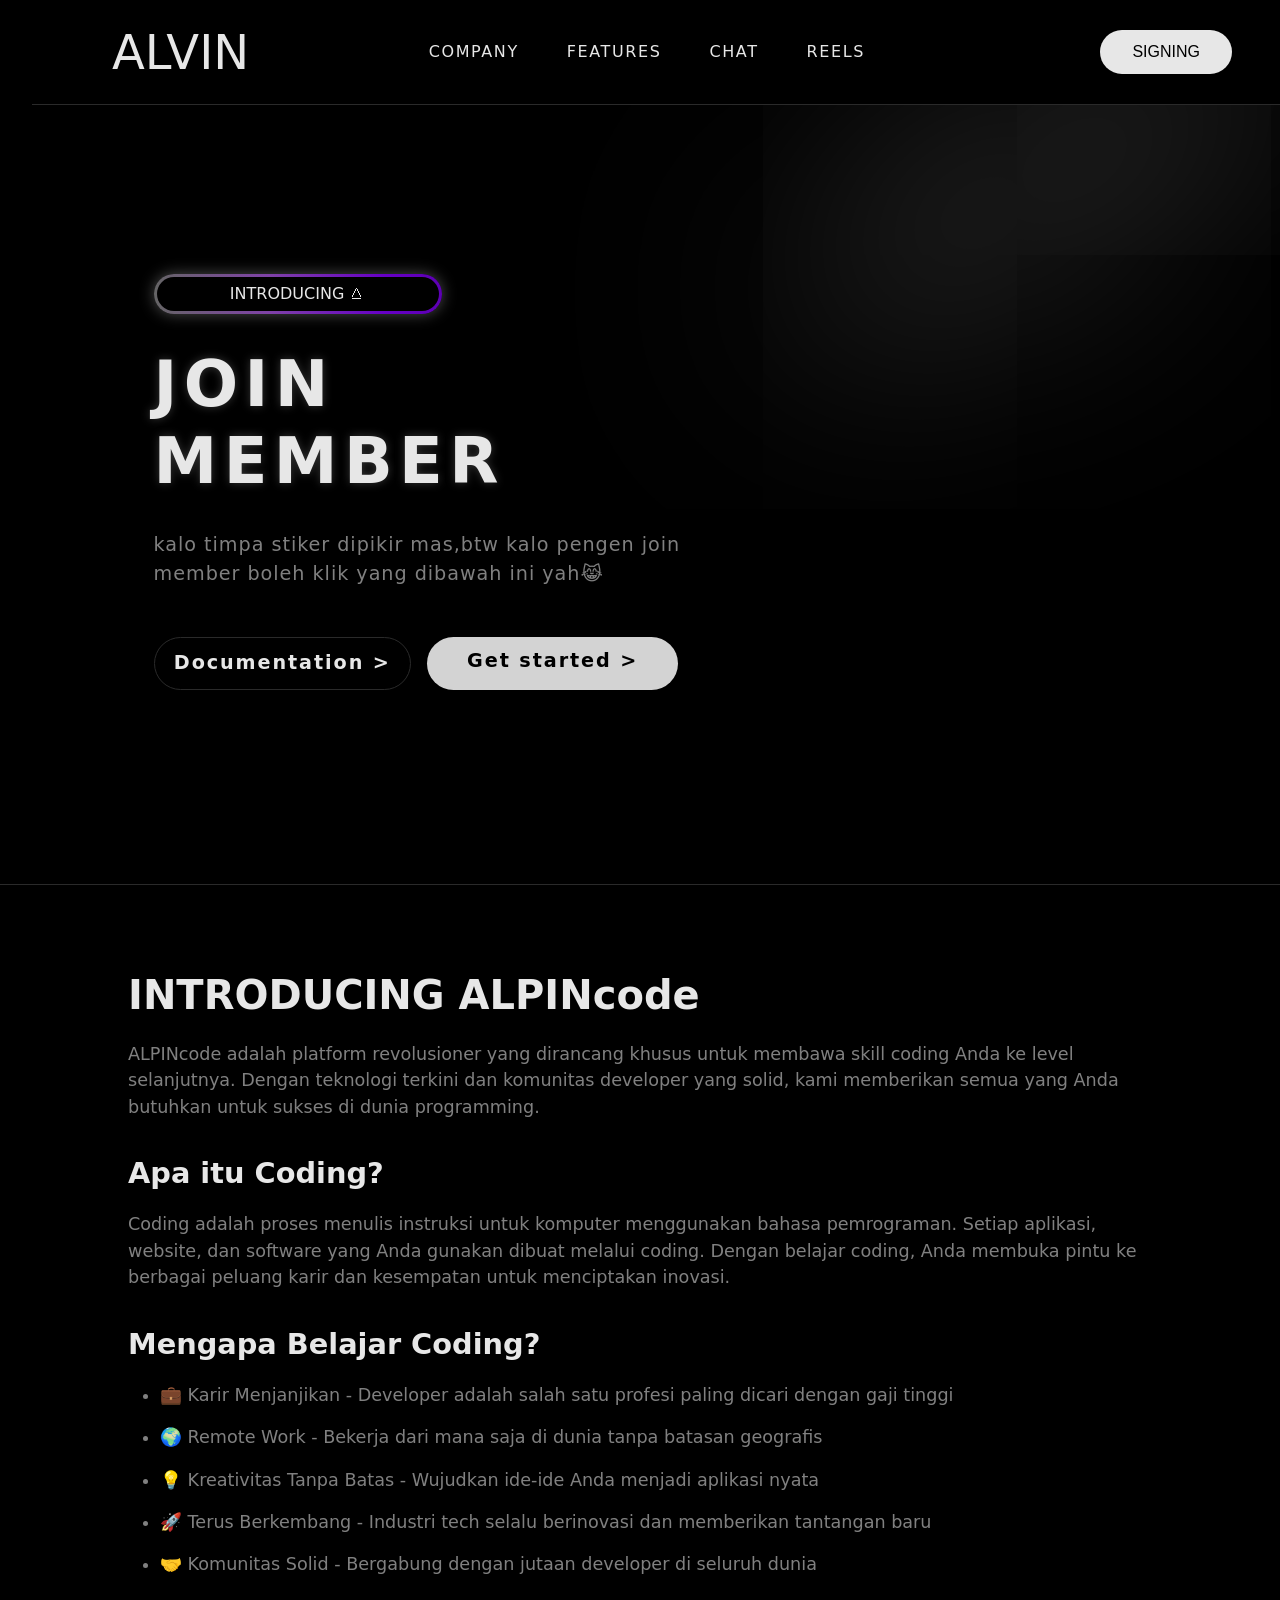
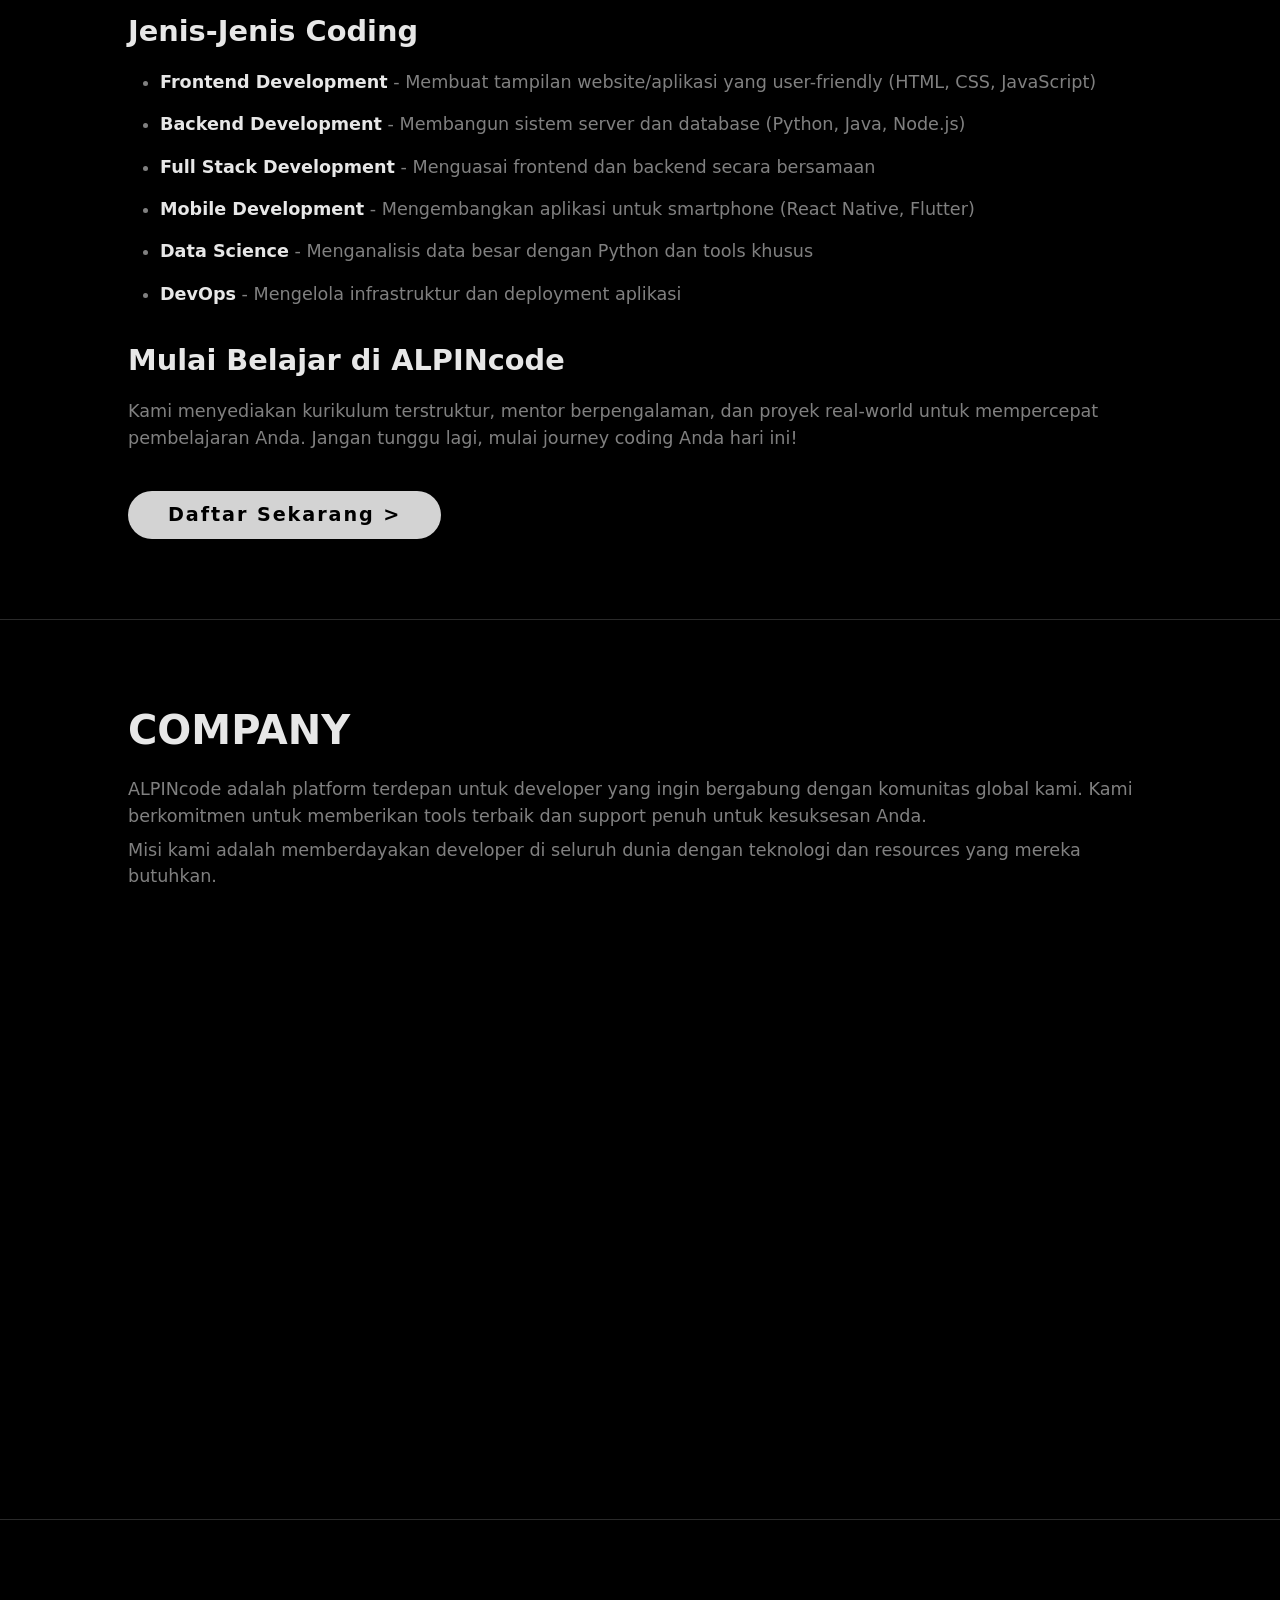
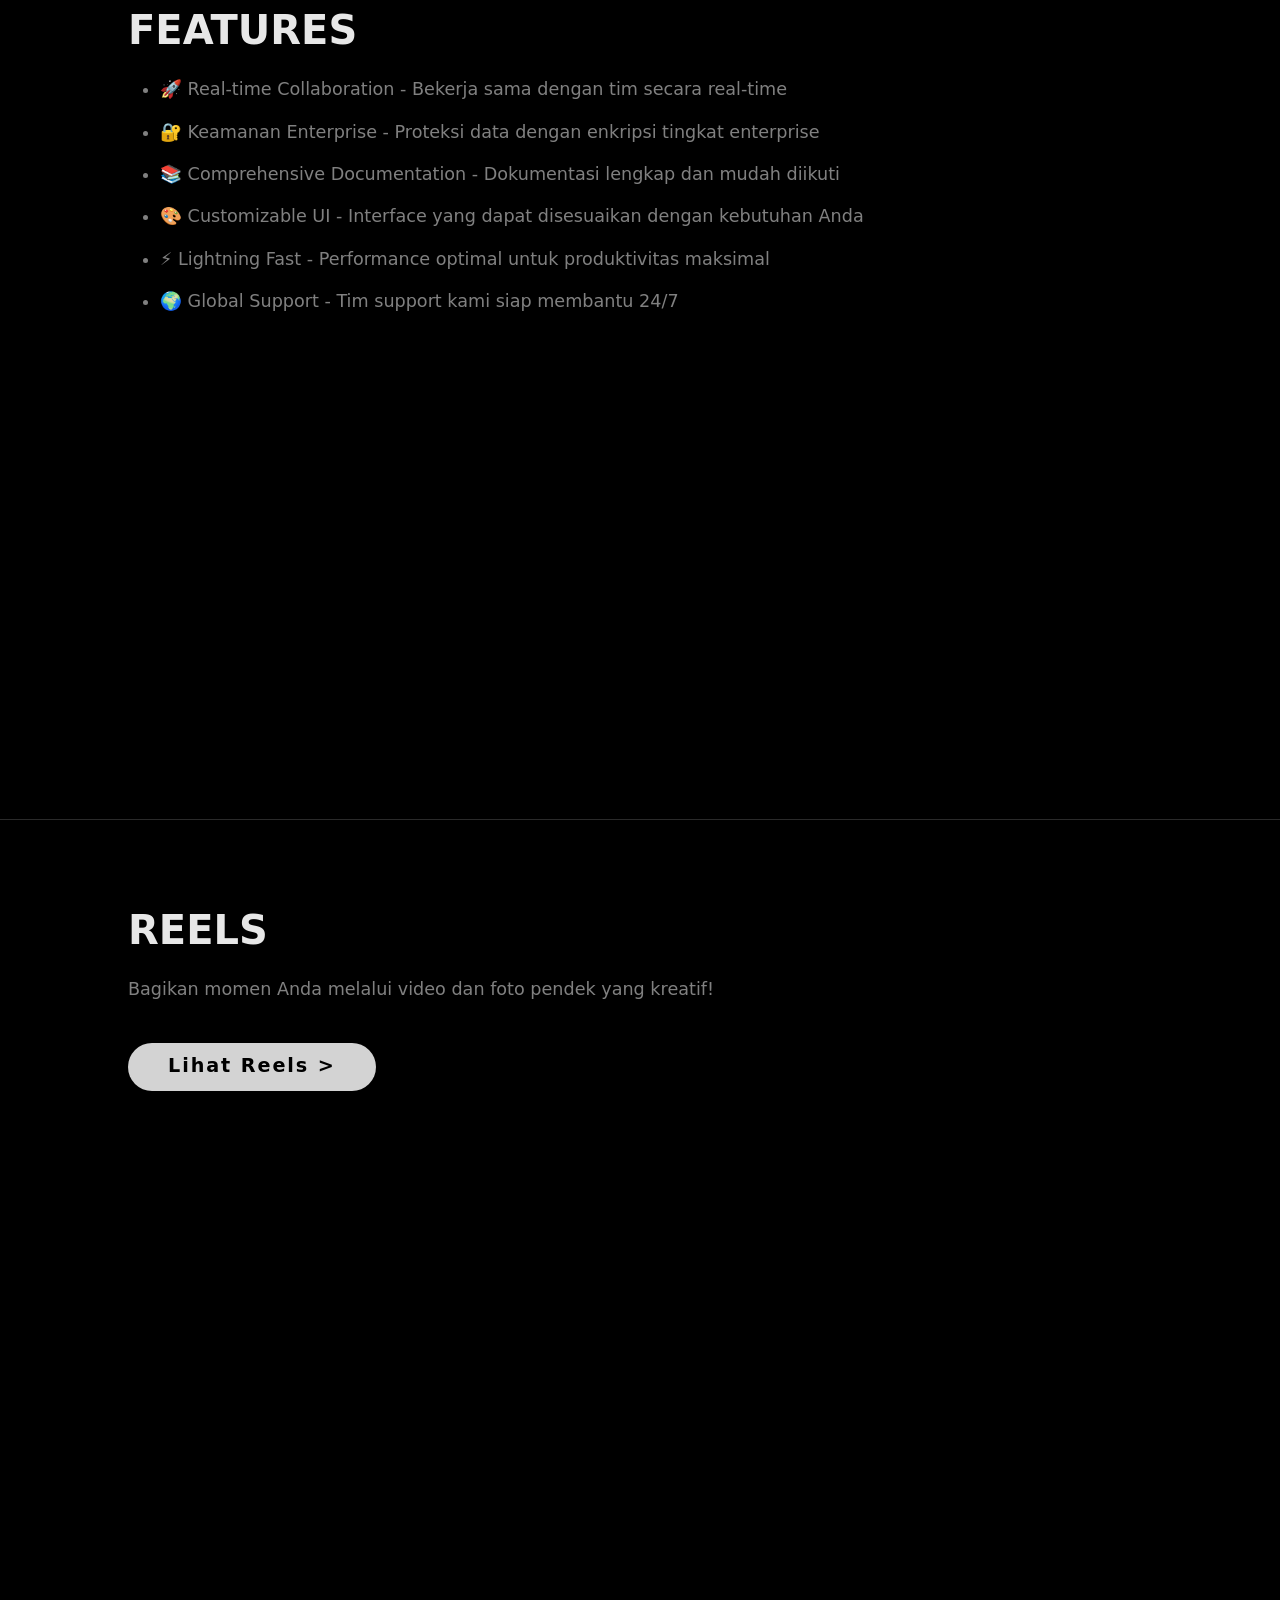
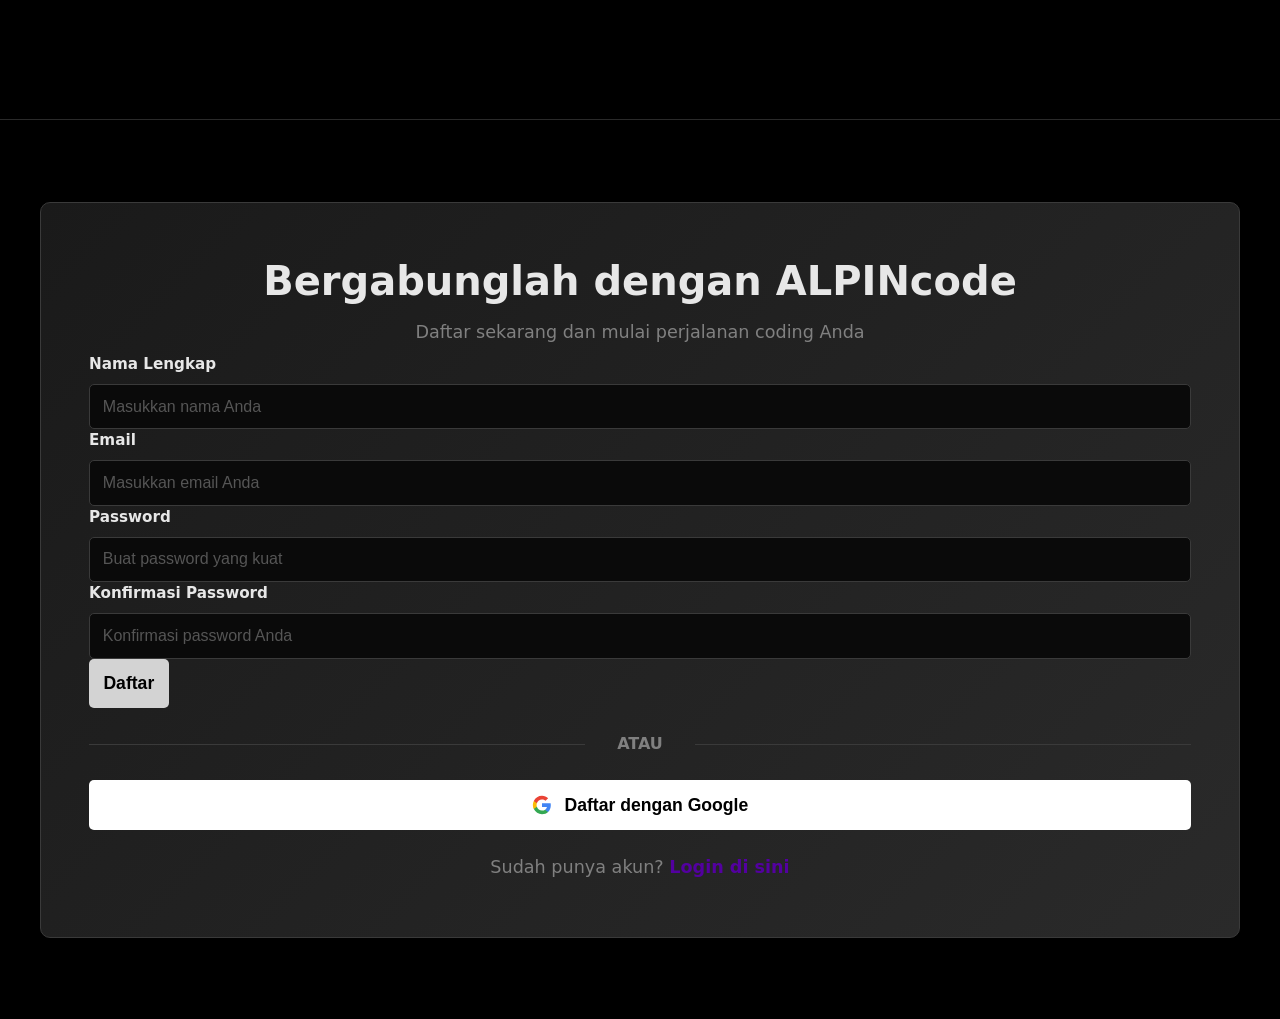
==== commit d5d83b42: "Add files via upload" ====
--- a/index.html
+++ b/index.html
@@ -37,7 +37,7 @@
 
                 <div class="buttons">
                     <a href="#docs" class="btn-get-started">Documentation &gt;</a>
-                    <a href="#signup" class="btn-signing-main">Getstared &gt;</a>
+                    <a href="#signup" class="btn-signing-main">Get started &gt;</a>
                 </div>
             </div>
             
@@ -183,7 +183,7 @@
 <section id="reels" class="section">
     <h2>REELS</h2>
     <p>Bagikan momen Anda melalui video dan foto pendek yang kreatif!</p>
-    <a href="reels.html" class="btn-learn-more">Lihat Reels &gt;</a>
+    <a href="reels.Html" class="btn-learn-more">Lihat Reels &gt;</a>
 </section>
 
     <!-- SIGNUP SECTION -->
